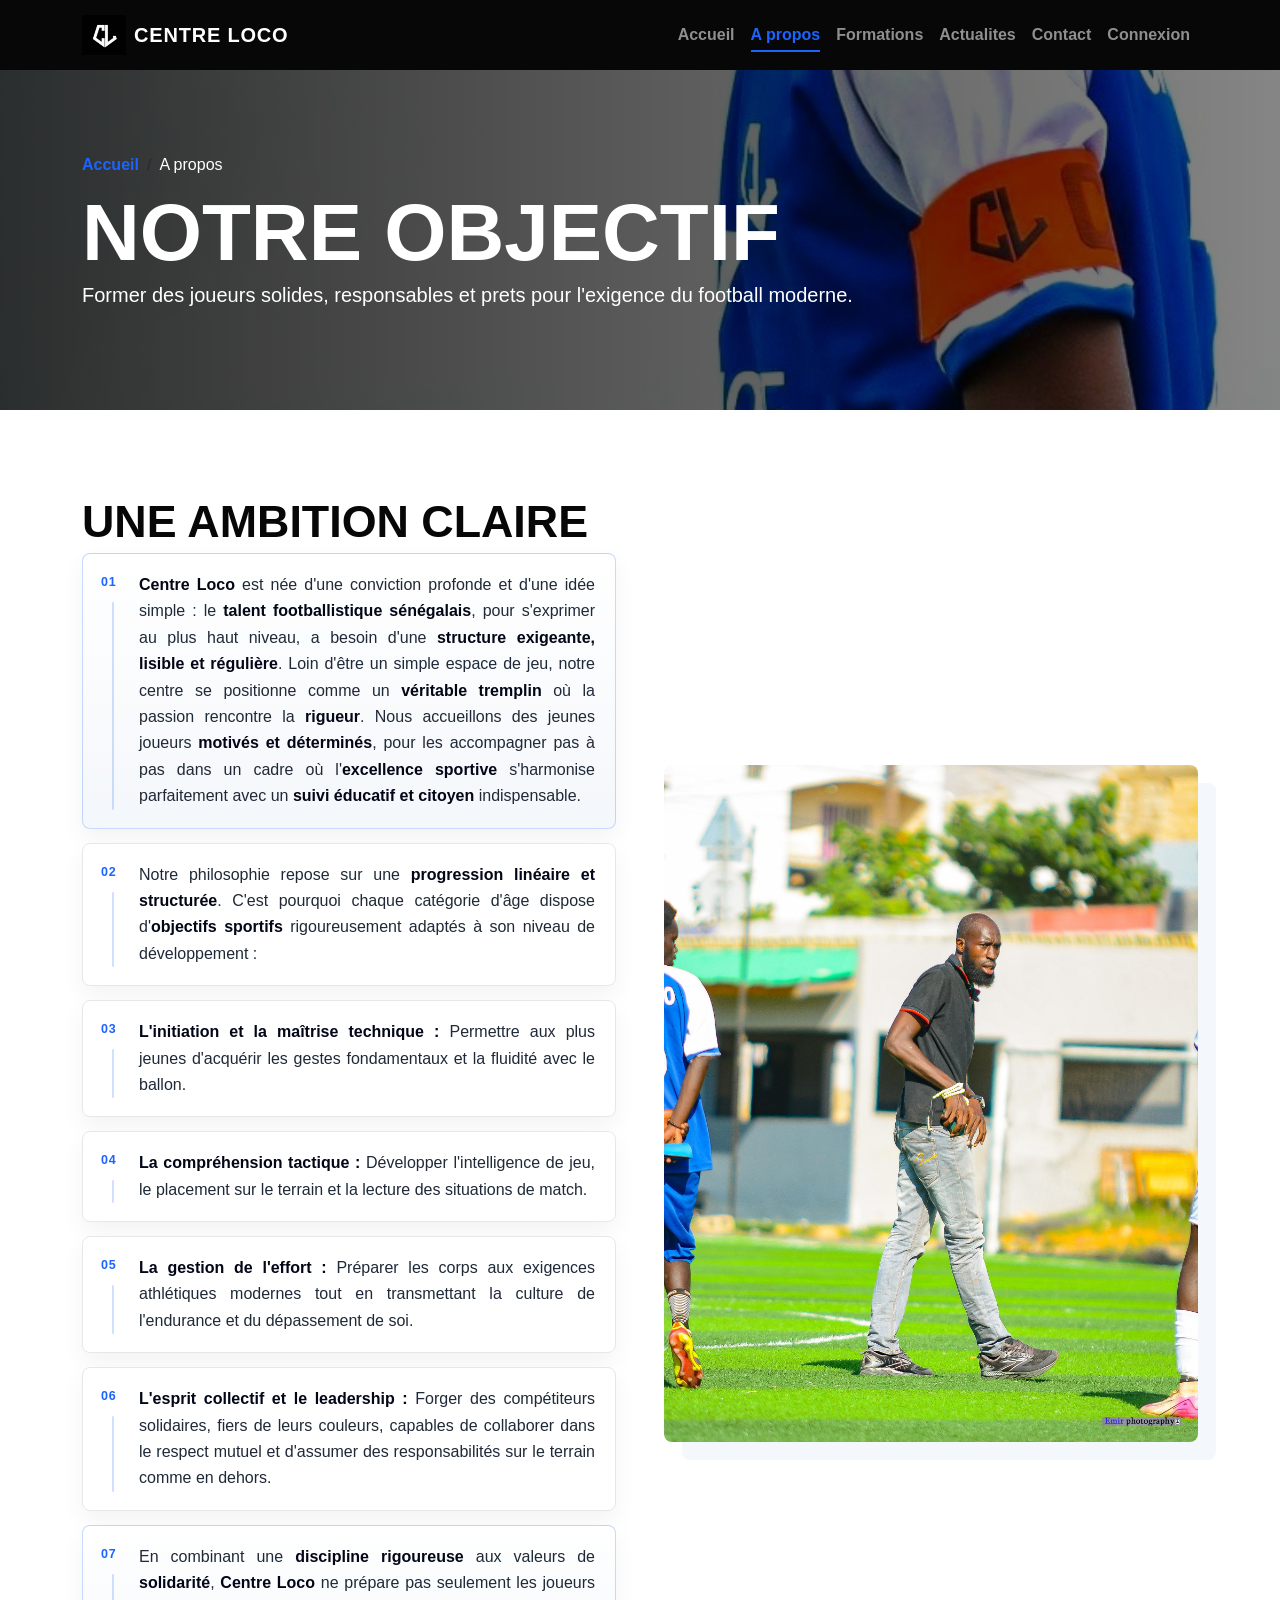
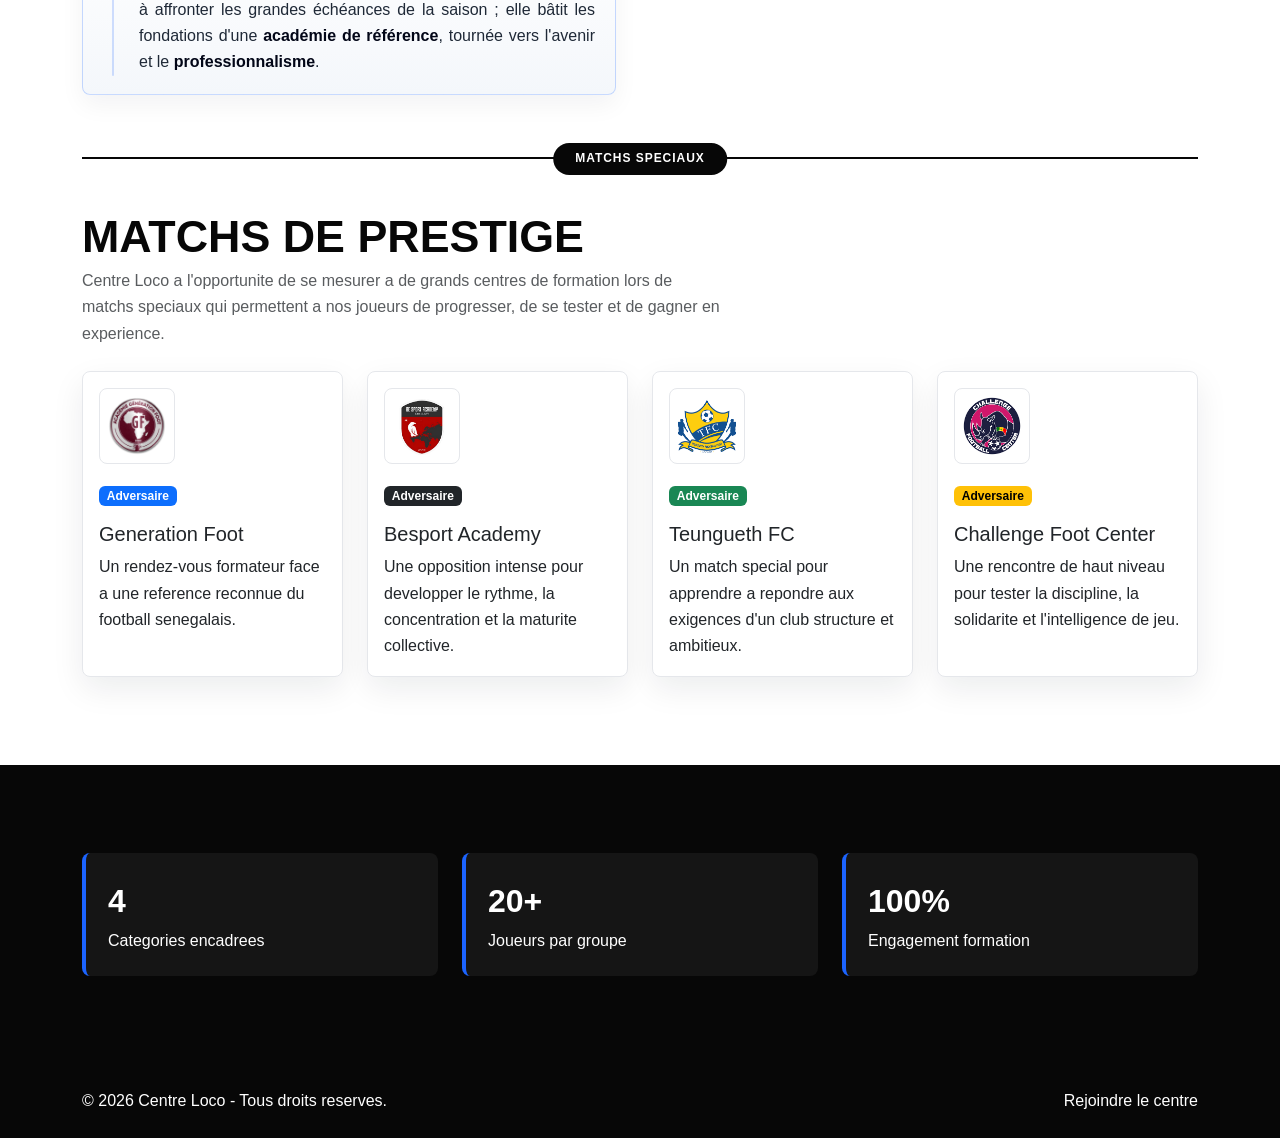
==== a-propos.html @ 855df385 "Add files via upload" ====
<!doctype html>
<html lang="fr">
  <head>
    <meta charset="UTF-8" />
    <meta name="viewport" content="width=device-width, initial-scale=1.0" />
    <title>Centre Loco - A propos</title>
    <link
      href="https://cdn.jsdelivr.net/npm/bootstrap@5.3.3/dist/css/bootstrap.min.css"
      rel="stylesheet"
    />
    <link rel="stylesheet" href="css/style.css" />
  </head>
  <body>
    <header>
      <nav class="navbar navbar-expand-lg navbar-dark sticky-top">
        <div class="container">
          <a
            class="navbar-brand d-flex align-items-center gap-2"
            href="index.html"
            ><img
              class="site-logo"
              src="images/logo.png.jpeg"
              alt="Logo Centre Loco"
            /><span>CENTRE LOCO</span></a
          >
          <button
            class="navbar-toggler"
            type="button"
            data-bs-toggle="collapse"
            data-bs-target="#mainNavbar"
            aria-controls="mainNavbar"
            aria-expanded="false"
            aria-label="Afficher le menu"
          >
            <span class="navbar-toggler-icon"></span>
          </button>
          <div class="collapse navbar-collapse" id="mainNavbar">
            <ul class="navbar-nav ms-auto mb-2 mb-lg-0">
              <li class="nav-item">
                <a class="nav-link" href="index.html">Accueil</a>
              </li>
              <li class="nav-item">
                <a
                  class="nav-link active"
                  aria-current="page"
                  href="a-propos.html"
                  >A propos</a
                >
              </li>
              <li class="nav-item">
                <a class="nav-link" href="formations.html">Formations</a>
              </li>
              <li class="nav-item">
                <a class="nav-link" href="actualites.html">Actualites</a>
              </li>
              <li class="nav-item">
                <a class="nav-link" href="contact.html">Contact</a>
              </li>
              <li class="nav-item">
                <a class="nav-link" href="login.html">Connexion</a>
              </li>
            </ul>
          </div>
        </div>
      </nav>
    </header>

    <main>
      <section class="page-hero about-hero">
        <div class="container">
          <nav aria-label="Fil d'Ariane">
            <ol class="breadcrumb">
              <li class="breadcrumb-item"><a href="index.html">Accueil</a></li>
              <li class="breadcrumb-item active text-white" aria-current="page">
                A propos
              </li>
            </ol>
          </nav>
          <h1 class="hero-title">Notre objectif</h1>
          <p class="lead">
            Former des joueurs solides, responsables et prets pour l'exigence du
            football moderne.
          </p>
        </div>
      </section>

      <section class="section-space">
        <div class="container">
          <div class="row align-items-center g-5">
            <div class="col-lg-6 about-copy">
              <h2 class="section-title">Une ambition claire</h2>
              <p>
                <strong>Centre Loco</strong> est née d'une conviction profonde et
                d'une idée simple : le <strong>talent footballistique sénégalais</strong>, pour
                s'exprimer au plus haut niveau, a besoin d'une <strong>structure
                exigeante, lisible et régulière</strong>. Loin d'être un simple espace de
                jeu, notre centre se positionne comme un <strong>véritable tremplin</strong> où
                la passion rencontre la <strong>rigueur</strong>. Nous accueillons des jeunes
                joueurs <strong>motivés et déterminés</strong>, pour les accompagner pas à pas
                dans un cadre où l'<strong>excellence sportive</strong> s'harmonise parfaitement
                avec un <strong>suivi éducatif et citoyen</strong> indispensable.
              </p>
              <p>
                Notre philosophie repose sur une <strong>progression linéaire et
                structurée</strong>. C'est pourquoi chaque catégorie d'âge dispose
                d'<strong>objectifs sportifs</strong> rigoureusement adaptés à son niveau de
                développement : 
              </p>
              <p>
                <strong>L'initiation et la maîtrise technique :</strong>
                Permettre aux plus jeunes d'acquérir les gestes fondamentaux et
                la fluidité avec le ballon. 
              </p>
              <p>
                <strong>La compréhension tactique :</strong>
                Développer l'intelligence de jeu, le placement sur le terrain et
                la lecture des situations de match. 
              </p>
              <p> 
                <strong>La gestion de l'effort :</strong>
                Préparer les corps aux exigences athlétiques modernes tout en
                transmettant la culture de l'endurance et du dépassement de soi.
              </p>
              <p>
                <strong>L'esprit collectif et le leadership :</strong> Forger des compétiteurs
                solidaires, fiers de leurs couleurs, capables de collaborer dans
                le respect mutuel et d'assumer des responsabilités sur le
                terrain comme en dehors. 
              </p>
              <p>
                En combinant une <strong>discipline rigoureuse</strong>
                aux valeurs de <strong>solidarité</strong>, <strong>Centre Loco</strong> ne
                prépare pas seulement les joueurs à affronter les grandes
                échéances de la saison ; elle bâtit les fondations d'une
                <strong>académie de référence</strong>, tournée vers l'avenir et le
                <strong>professionnalisme</strong>.
              </p>
            </div>
            <div class="col-lg-6">
              <img
                class="image-frame"
                src="images/equipe-presentation.jpg"
                alt="Groupe de joueurs du Centre Loco"
              />
            </div>
          </div>

          <div class="match-opportunities mt-5">
            <div class="row align-items-end g-4 mb-4">
              <div class="col-lg-7">
                <h2 class="section-title">Matchs de prestige</h2>
                <p class="text-muted mb-0">
                  Centre Loco a l'opportunite de se mesurer a de grands centres
                  de formation lors de matchs speciaux qui permettent a nos
                  joueurs de progresser, de se tester et de gagner en experience.
                </p>
              </div>
            </div>

            <div class="row g-4">
              <div class="col-md-6 col-xl-3">
                <article class="card h-100 feature-card prestige-card">
                  <div class="card-body">
                    <img
                      class="prestige-logo"
                      src="images/generation-foot.png"
                      alt="Logo Generation Foot"
                    />
                    <span class="badge text-bg-primary mb-3">Adversaire</span>
                    <h3 class="h5 card-title">Generation Foot</h3>
                    <p class="card-text">
                      Un rendez-vous formateur face a une reference reconnue du
                      football senegalais.
                    </p>
                  </div>
                </article>
              </div>
              <div class="col-md-6 col-xl-3">
                <article class="card h-100 feature-card prestige-card">
                  <div class="card-body">
                    <img
                      class="prestige-logo"
                      src="images/Besport.jpg"
                      alt="Logo Besport Academy"
                    />
                    <span class="badge text-bg-dark mb-3">Adversaire</span>
                    <h3 class="h5 card-title">Besport Academy</h3>
                    <p class="card-text">
                      Une opposition intense pour developper le rythme, la
                      concentration et la maturite collective.
                    </p>
                  </div>
                </article>
              </div>
              <div class="col-md-6 col-xl-3">
                <article class="card h-100 feature-card prestige-card">
                  <div class="card-body">
                    <img
                      class="prestige-logo"
                      src="images/TFC.png"
                      alt="Logo Teungueth FC"
                    />
                    <span class="badge text-bg-success mb-3">Adversaire</span>
                    <h3 class="h5 card-title">Teungueth FC</h3>
                    <p class="card-text">
                      Un match special pour apprendre a repondre aux exigences
                      d'un club structure et ambitieux.
                    </p>
                  </div>
                </article>
              </div>
              <div class="col-md-6 col-xl-3">
                <article class="card h-100 feature-card prestige-card">
                  <div class="card-body">
                    <img
                      class="prestige-logo"
                      src="images/ChallengeFootCenter.png"
                      alt="Logo Challenge Foot Center"
                    />
                    <span class="badge text-bg-warning mb-3">Adversaire</span>
                    <h3 class="h5 card-title">Challenge Foot Center</h3>
                    <p class="card-text">
                      Une rencontre de haut niveau pour tester la discipline,
                      la solidarite et l'intelligence de jeu.
                    </p>
                  </div>
                </article>
              </div>
            </div>
          </div>
        </div>
      </section>

      <section class="section-space section-dark">
        <div class="container">
          <div class="row g-4">
            <div class="col-md-4">
              <div class="stat-box">
                <span class="stat-value">4</span>
                <span>Categories encadrees</span>
              </div>
            </div>
            <div class="col-md-4">
              <div class="stat-box">
                <span class="stat-value">20+</span>
                <span>Joueurs par groupe</span>
              </div>
            </div>
            <div class="col-md-4">
              <div class="stat-box">
                <span class="stat-value">100%</span>
                <span>Engagement formation</span>
              </div>
            </div>
          </div>
        </div>
      </section>
    </main>

    <footer class="footer py-4">
      <div
        class="container d-flex flex-column flex-md-row justify-content-between gap-2"
      >
        <p class="mb-0">&copy; 2026 Centre Loco - Tous droits reserves.</p>
        <p class="mb-0"><a href="contact.html">Rejoindre le centre</a></p>
      </div>
    </footer>

    <script src="https://cdn.jsdelivr.net/npm/bootstrap@5.3.3/dist/js/bootstrap.bundle.min.js"></script>
  </body>
</html>
---- css/style.css ----
:root {
  --loco-blue: #1c64ff;
  --loco-dark: #070707;
  --loco-ink: #1f2937;
  --loco-muted: #6b7280;
  --loco-line: #e5e7eb;
  --loco-soft: #f4f7fb;
  --loco-gold: #f4b400;
}

* {
  box-sizing: border-box;
}

body {
  margin: 0;
  color: var(--loco-ink);
  background: #ffffff;
  font-family: "Segoe UI", Roboto, Arial, sans-serif;
  line-height: 1.65;
}

img {
  max-width: 100%;
}

@keyframes fadeUp {
  from {
    opacity: 0;
    transform: translateY(24px);
  }
  to {
    opacity: 1;
    transform: translateY(0);
  }
}

@keyframes softZoom {
  from {
    opacity: 0;
    transform: scale(1.04);
  }
  to {
    opacity: 1;
    transform: scale(1);
  }
}

@keyframes slideDown {
  from {
    opacity: 0;
    transform: translateY(-14px);
  }
  to {
    opacity: 1;
    transform: translateY(0);
  }
}

.navbar {
  background: var(--loco-dark);
  animation: slideDown .55s ease both;
}

.navbar-brand {
  font-weight: 800;
  letter-spacing: .04em;
}

.site-logo {
  width: 44px;
  height: 44px;
  object-fit: contain;
}

.nav-link {
  font-weight: 700;
  position: relative;
  transition: color .25s ease;
}

.nav-link::after {
  content: "";
  position: absolute;
  right: .5rem;
  bottom: .25rem;
  left: .5rem;
  height: 2px;
  background: var(--loco-blue);
  transform: scaleX(0);
  transform-origin: center;
  transition: transform .25s ease;
}

.nav-link.active,
.nav-link:hover {
  color: var(--loco-blue) !important;
}

.nav-link.active::after,
.nav-link:hover::after {
  transform: scaleX(1);
}

.hero {
  min-height: 78vh;
  color: #ffffff;
  background:
    linear-gradient(90deg, rgba(0, 0, 0, .82), rgba(0, 0, 0, .45)),
    url("../images/stade.jpg") center top / cover no-repeat;
  display: flex;
  align-items: center;
  animation: softZoom .8s ease both;
}

.page-hero {
  min-height: 340px;
  color: #ffffff;
  background:
    linear-gradient(90deg, rgba(0, 0, 0, .82), rgba(0, 0, 0, .48)),
    var(--hero-image) var(--hero-position, center) / cover no-repeat;
  display: flex;
  align-items: center;
  animation: softZoom .8s ease both;
}

.about-hero {
  --hero-image: url("../images/terrain-entrainement.jpg");
}

.formations-hero {
  --hero-image: url("../images/talent-focus.jpg");
  --hero-position: center 94%;
}

.news-hero {
  --hero-image: url("../images/talent-focus.jpg");
  --hero-position: 92% 12%;
}

.contact-hero {
  --hero-image: url("../images/arriereplan.jpg");
  --hero-position: center 28%;
  position: relative;
  overflow: hidden;
  background: none;
}

.contact-hero::before {
  content: "";
  position: absolute;
  inset: -18px;
  background:
    linear-gradient(90deg, rgba(0, 0, 0, .82), rgba(0, 0, 0, .48)),
    var(--hero-image) var(--hero-position) / cover no-repeat;
  transform: rotate(-1.2deg) scale(1.04);
  z-index: 0;
}

.contact-hero .container {
  position: relative;
  z-index: 1;
}

.hero-title {
  font-size: clamp(2.5rem, 7vw, 5rem);
  font-weight: 900;
  line-height: .95;
  text-transform: uppercase;
  animation: fadeUp .7s ease .12s both;
}

.section-space {
  padding: 88px 0;
}

.section-space .container > * {
  animation: fadeUp .65s ease both;
}

.section-space .container > *:nth-child(2) {
  animation-delay: .08s;
}

.section-space .container > *:nth-child(3) {
  animation-delay: .16s;
}

.section-soft {
  background: var(--loco-soft);
}

.section-dark {
  color: #ffffff;
  background: var(--loco-dark);
}

.section-title {
  color: var(--loco-dark);
  font-size: clamp(1.9rem, 4vw, 2.8rem);
  font-weight: 900;
  line-height: 1.05;
  text-transform: uppercase;
}

.about-copy p {
  position: relative;
  margin-bottom: 14px;
  padding: 18px 20px 18px 56px;
  border: 1px solid var(--loco-line);
  border-radius: 8px;
  background: #ffffff;
  box-shadow: 0 10px 24px rgba(15, 23, 42, .05);
  text-align: justify;
  counter-increment: about-step;
}

.about-copy {
  counter-reset: about-step;
}

.about-copy p::before {
  content: "0" counter(about-step);
  position: absolute;
  top: 18px;
  left: 18px;
  color: var(--loco-blue);
  font-size: .78rem;
  font-weight: 900;
  letter-spacing: .06em;
}

.about-copy p::after {
  content: "";
  position: absolute;
  top: 48px;
  bottom: 18px;
  left: 29px;
  width: 2px;
  border-radius: 999px;
  background: rgba(28, 100, 255, .2);
}

.about-copy p:first-of-type,
.about-copy p:last-of-type {
  background: linear-gradient(180deg, #ffffff, var(--loco-soft));
  border-color: rgba(28, 100, 255, .24);
}


.about-copy strong {
  color: #020617;
  font-weight: 900;
}

.match-opportunities {
  margin-top: 64px;
  padding-top: 54px;
  border-top: 2px solid var(--loco-dark);
  position: relative;
}

.match-opportunities::before {
  content: "Matchs speciaux";
  position: absolute;
  top: -16px;
  left: 50%;
  transform: translateX(-50%);
  background: var(--loco-dark);
  color: #ffffff;
  padding: 6px 22px;
  border-radius: 999px;
  font-size: .75rem;
  font-weight: 900;
  letter-spacing: .08em;
  text-transform: uppercase;
}

.prestige-card {
  border-top: 4px solid var(--loco-blue);
}

.prestige-logo {
  display: block;
  width: 76px;
  height: 76px;
  object-fit: contain;
  margin-bottom: 18px;
  padding: 8px;
  border: 1px solid var(--loco-line);
  border-radius: 8px;
  background: #ffffff;
}

.progression-goals {
  padding-top: 48px;
  border-top: 2px solid var(--loco-line);
}

.section-dark .section-title {
  color: #ffffff;
}

.text-blue {
  color: var(--loco-blue) !important;
}

.btn-loco {
  --bs-btn-color: #ffffff;
  --bs-btn-bg: var(--loco-dark);
  --bs-btn-border-color: var(--loco-dark);
  --bs-btn-hover-color: #ffffff;
  --bs-btn-hover-bg: var(--loco-blue);
  --bs-btn-hover-border-color: var(--loco-blue);
  font-weight: 800;
  text-transform: uppercase;
  letter-spacing: .02em;
  transition: transform .25s ease, box-shadow .25s ease, background-color .25s ease, border-color .25s ease;
}

.btn-outline-loco {
  --bs-btn-color: var(--loco-dark);
  --bs-btn-border-color: var(--loco-dark);
  --bs-btn-hover-color: #ffffff;
  --bs-btn-hover-bg: var(--loco-dark);
  --bs-btn-hover-border-color: var(--loco-dark);
  font-weight: 800;
  transition: transform .25s ease, box-shadow .25s ease, background-color .25s ease, border-color .25s ease;
}

.btn,
.btn-loco,
.btn-outline-loco {
  transition: transform .25s ease, box-shadow .25s ease, background-color .25s ease, border-color .25s ease, color .25s ease;
}

.btn:hover,
.btn-loco:hover,
.btn-outline-loco:hover {
  transform: translateY(-3px);
  box-shadow: 0 12px 24px rgba(15, 23, 42, .18);
}

.feature-card,
.news-card,
.program-card,
.contact-panel {
  border: 1px solid var(--loco-line);
  border-radius: 8px;
  box-shadow: 0 12px 32px rgba(15, 23, 42, .08);
}

.feature-card {
  height: 100%;
  animation: fadeUp .65s ease both;
  transition: transform .3s ease, box-shadow .3s ease;
}

.feature-card:hover {
  transform: translateY(-8px);
  box-shadow: 0 18px 38px rgba(28, 100, 255, .16);
}

.image-frame {
  border-radius: 8px;
  box-shadow: 18px 18px 0 var(--loco-soft);
  object-fit: cover;
  transition: transform .45s ease, box-shadow .45s ease;
}

.image-frame:hover {
  transform: scale(1.025);
  box-shadow: 12px 12px 0 var(--loco-soft);
}

.stat-box {
  border-left: 4px solid var(--loco-blue);
  background: rgba(255, 255, 255, .06);
  padding: 22px;
  border-radius: 8px;
  transition: transform .3s ease, background-color .3s ease;
}

.stat-box:hover {
  background: rgba(255, 255, 255, .1);
  transform: translateY(-5px);
}

.stat-value {
  display: block;
  font-size: 2rem;
  font-weight: 900;
}

.player-card {
  overflow: hidden;
  border: 0;
  border-radius: 8px;
  animation: fadeUp .65s ease both;
  transition: transform .3s ease, box-shadow .3s ease;
}

.player-card:hover {
  transform: translateY(-8px);
  box-shadow: 0 18px 38px rgba(15, 23, 42, .2);
}

.player-card img {
  height: 340px;
  object-fit: cover;
  object-position: center 18%;
  transition: transform .5s ease;
}

.player-card:hover img {
  transform: scale(1.05);
}

.player-card .card-img-overlay {
  display: flex;
  flex-direction: column;
  justify-content: flex-end;
  background: linear-gradient(transparent, rgba(0, 0, 0, .88));
}

.featured-photo {
  position: relative;
  overflow: hidden;
  border-radius: 8px;
  box-shadow: 0 18px 40px rgba(0, 0, 0, .35);
  animation: fadeUp .7s ease .1s both;
}

.featured-photo img {
  display: block;
  width: 100%;
  min-height: 360px;
  object-fit: cover;
  transition: transform .6s ease;
}

.featured-photo:hover img {
  transform: scale(1.035);
}

.featured-caption {
  position: absolute;
  right: 0;
  bottom: 0;
  left: 0;
  padding: 28px;
  color: #ffffff;
  background: linear-gradient(transparent, rgba(0, 0, 0, .88));
}

.featured-caption h3,
.featured-caption p {
  margin: 0;
}

.table thead th {
  background: var(--loco-dark);
  color: #ffffff;
}

.table {
  animation: fadeUp .65s ease both;
}

.table tbody tr {
  transition: background-color .25s ease, transform .25s ease;
}

.table tbody tr:hover {
  background-color: rgba(28, 100, 255, .08);
  transform: translateX(4px);
}

.accordion,
.contact-panel,
.card.shadow,
.alert {
  animation: fadeUp .65s ease both;
}

.accordion-button {
  transition: background-color .25s ease, color .25s ease;
}

.accordion-button:not(.collapsed) {
  color: #ffffff;
  background: var(--loco-blue);
}

.breadcrumb a {
  color: var(--loco-blue);
  text-decoration: none;
  font-weight: 700;
}

.form-label {
  font-weight: 700;
}

.form-control:focus,
.form-select:focus {
  border-color: var(--loco-blue);
  box-shadow: 0 0 0 .2rem rgba(28, 100, 255, .16);
  transform: translateY(-1px);
}

.login-section {
  min-height: 74vh;
  display: flex;
  align-items: center;
  background: var(--loco-soft);
}

.footer {
  color: #ffffff;
  background: var(--loco-dark);
}

.footer a {
  color: #ffffff;
  text-decoration: none;
}

.footer a:hover {
  color: var(--loco-blue);
}

@media (prefers-reduced-motion: reduce) {
  *,
  *::before,
  *::after {
    scroll-behavior: auto !important;
    animation-duration: .01ms !important;
    animation-iteration-count: 1 !important;
    transition-duration: .01ms !important;
  }
}

@media (max-width: 767.98px) {
  .hero {
    min-height: 64vh;
  }

  .section-space {
    padding: 60px 0;
  }

  .player-card img {
    height: 280px;
  }
}
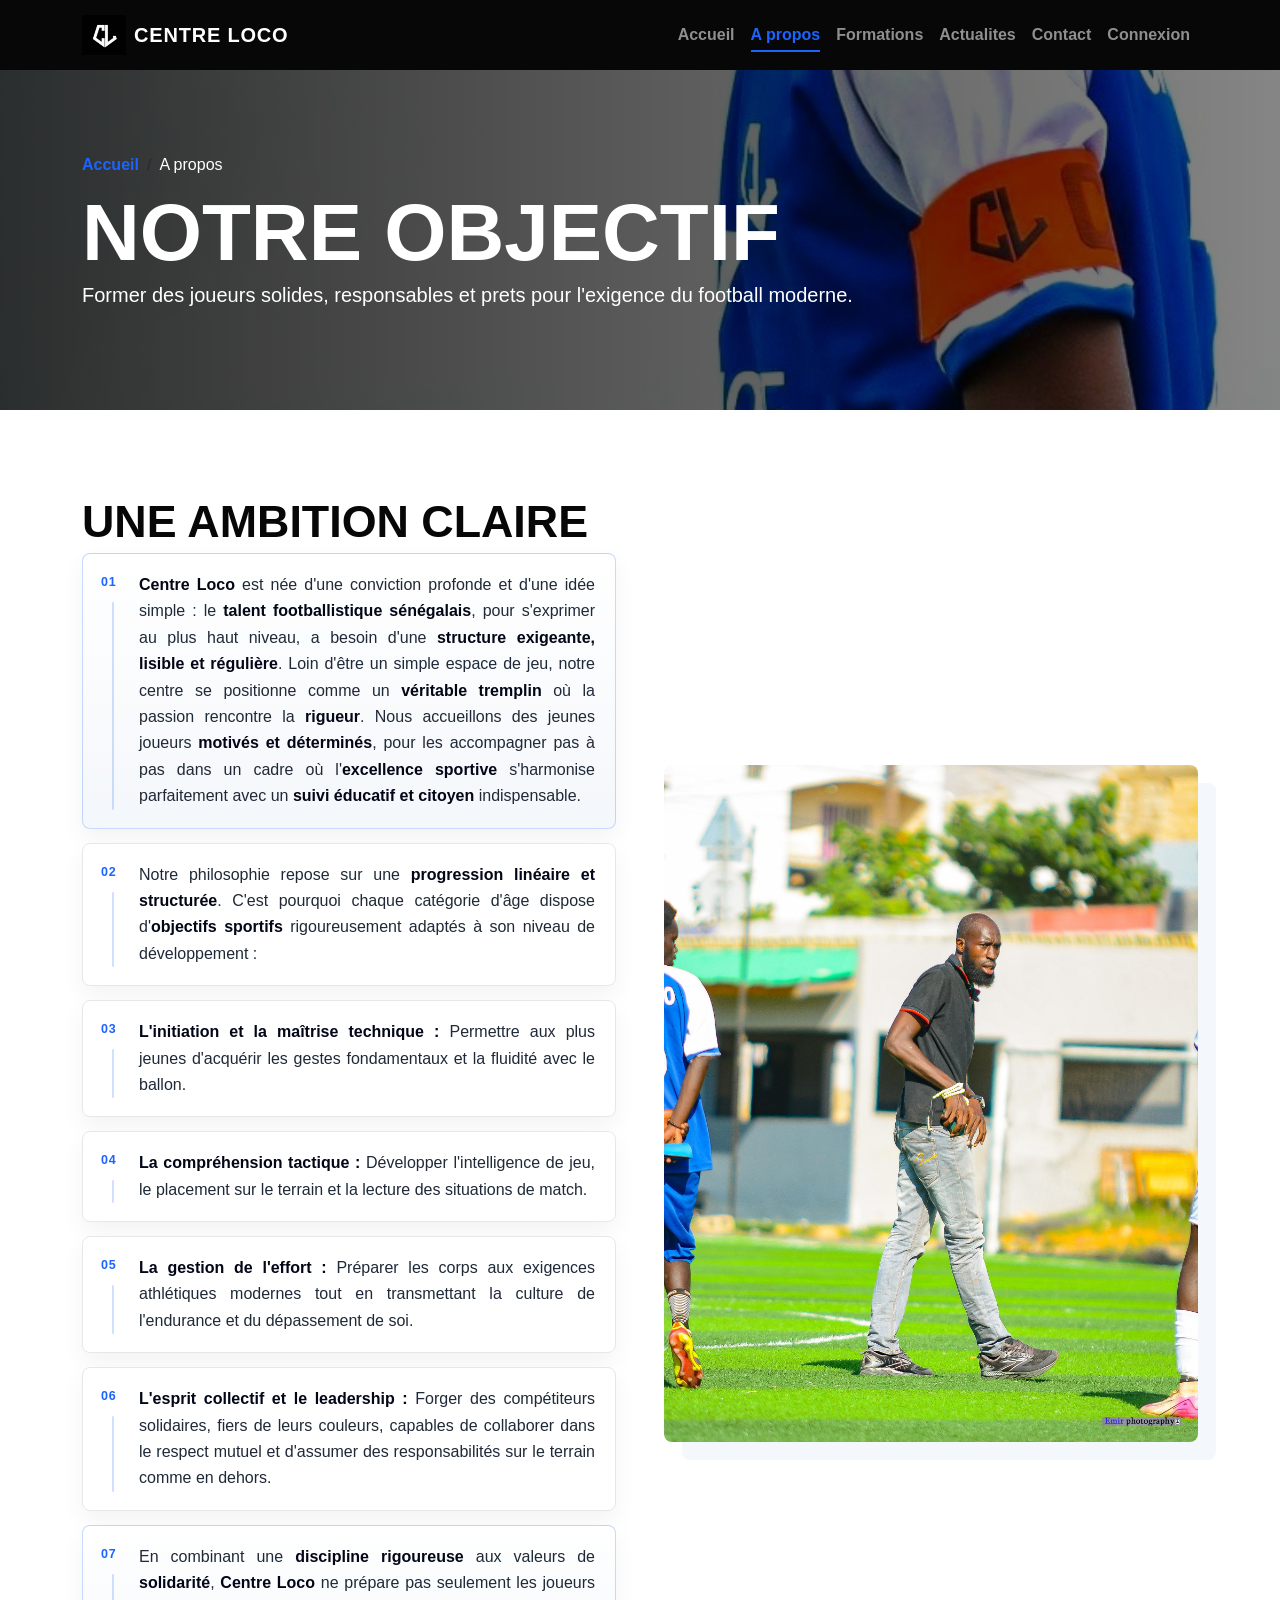
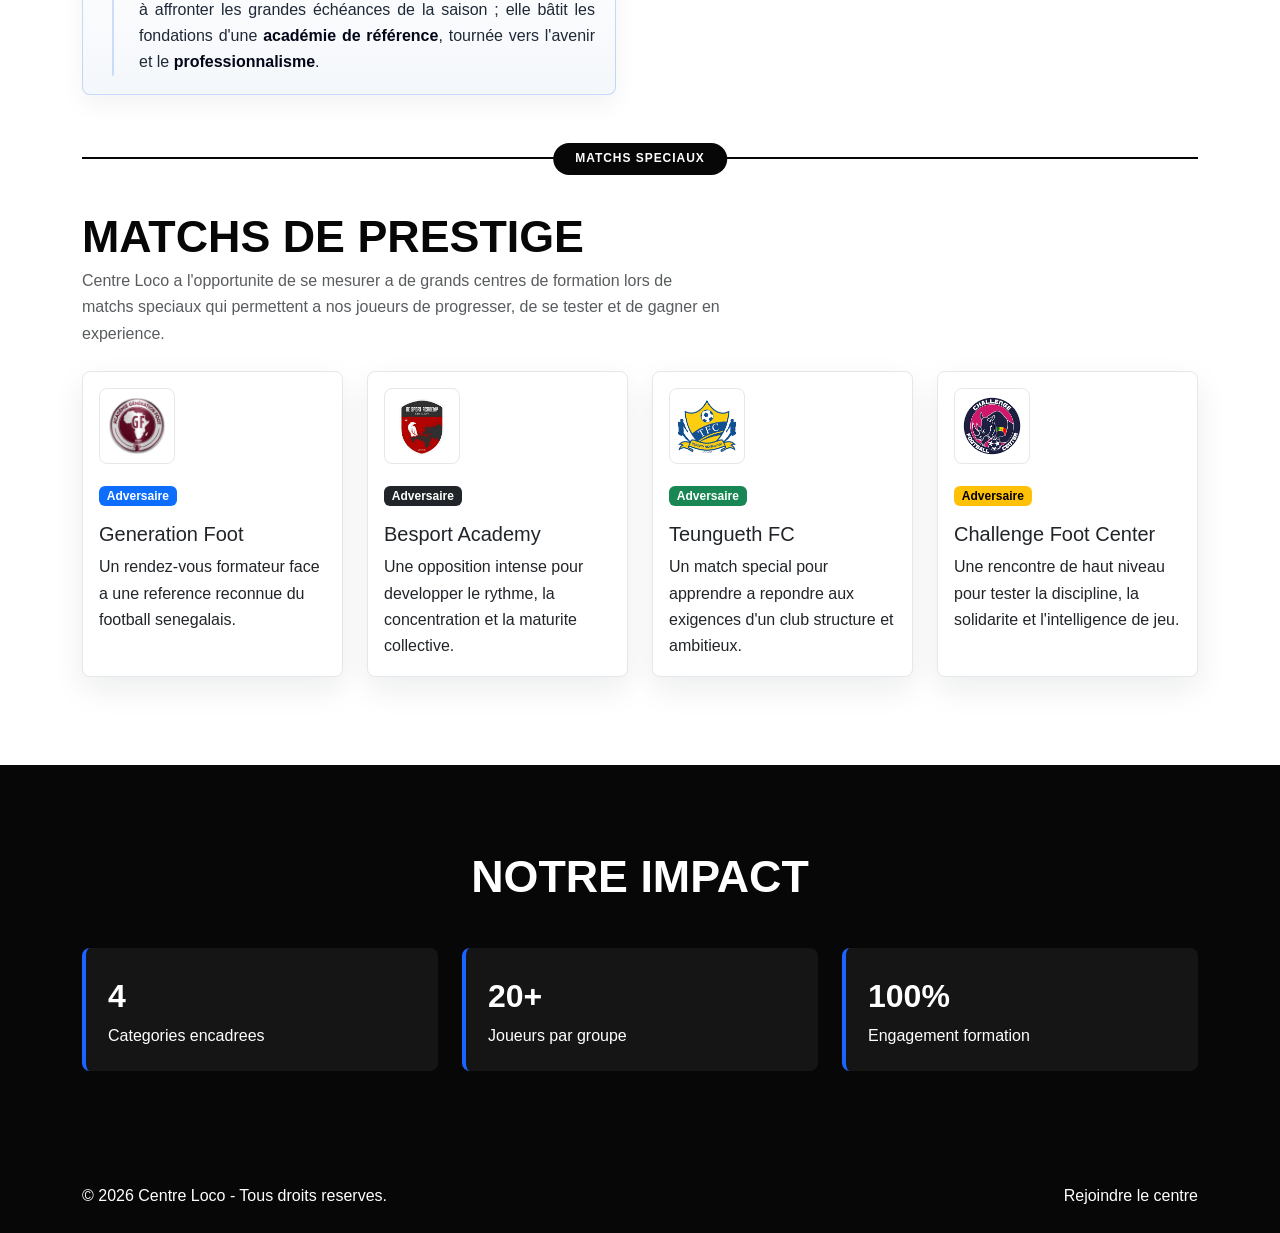
==== commit 4dcc28b1: "Refactor HTML content for clarity and structure" ====
--- a/a-propos.html
+++ b/a-propos.html
@@ -90,50 +90,56 @@
             <div class="col-lg-6 about-copy">
               <h2 class="section-title">Une ambition claire</h2>
               <p>
-                <strong>Centre Loco</strong> est née d'une conviction profonde et
-                d'une idée simple : le <strong>talent footballistique sénégalais</strong>, pour
-                s'exprimer au plus haut niveau, a besoin d'une <strong>structure
-                exigeante, lisible et régulière</strong>. Loin d'être un simple espace de
-                jeu, notre centre se positionne comme un <strong>véritable tremplin</strong> où
-                la passion rencontre la <strong>rigueur</strong>. Nous accueillons des jeunes
-                joueurs <strong>motivés et déterminés</strong>, pour les accompagner pas à pas
-                dans un cadre où l'<strong>excellence sportive</strong> s'harmonise parfaitement
-                avec un <strong>suivi éducatif et citoyen</strong> indispensable.
-              </p>
-              <p>
-                Notre philosophie repose sur une <strong>progression linéaire et
-                structurée</strong>. C'est pourquoi chaque catégorie d'âge dispose
-                d'<strong>objectifs sportifs</strong> rigoureusement adaptés à son niveau de
-                développement : 
+                <strong>Centre Loco</strong> est née d'une conviction profonde
+                et d'une idée simple : le
+                <strong>talent footballistique sénégalais</strong>, pour
+                s'exprimer au plus haut niveau, a besoin d'une
+                <strong>structure exigeante, lisible et régulière</strong>. Loin
+                d'être un simple espace de jeu, notre centre se positionne comme
+                un <strong>véritable tremplin</strong> où la passion rencontre
+                la <strong>rigueur</strong>. Nous accueillons des jeunes joueurs
+                <strong>motivés et déterminés</strong>, pour les accompagner pas
+                à pas dans un cadre où l'<strong>excellence sportive</strong>
+                s'harmonise parfaitement avec un
+                <strong>suivi éducatif et citoyen</strong> indispensable.
+              </p>
+              <p>
+                Notre philosophie repose sur une
+                <strong>progression linéaire et structurée</strong>. C'est
+                pourquoi chaque catégorie d'âge dispose d'<strong
+                  >objectifs sportifs</strong
+                >
+                rigoureusement adaptés à son niveau de développement :
               </p>
               <p>
                 <strong>L'initiation et la maîtrise technique :</strong>
                 Permettre aux plus jeunes d'acquérir les gestes fondamentaux et
-                la fluidité avec le ballon. 
+                la fluidité avec le ballon.
               </p>
               <p>
                 <strong>La compréhension tactique :</strong>
                 Développer l'intelligence de jeu, le placement sur le terrain et
-                la lecture des situations de match. 
-              </p>
-              <p> 
+                la lecture des situations de match.
+              </p>
+              <p>
                 <strong>La gestion de l'effort :</strong>
                 Préparer les corps aux exigences athlétiques modernes tout en
                 transmettant la culture de l'endurance et du dépassement de soi.
               </p>
               <p>
-                <strong>L'esprit collectif et le leadership :</strong> Forger des compétiteurs
-                solidaires, fiers de leurs couleurs, capables de collaborer dans
-                le respect mutuel et d'assumer des responsabilités sur le
-                terrain comme en dehors. 
-              </p>
-              <p>
-                En combinant une <strong>discipline rigoureuse</strong>
-                aux valeurs de <strong>solidarité</strong>, <strong>Centre Loco</strong> ne
-                prépare pas seulement les joueurs à affronter les grandes
-                échéances de la saison ; elle bâtit les fondations d'une
-                <strong>académie de référence</strong>, tournée vers l'avenir et le
-                <strong>professionnalisme</strong>.
+                <strong>L'esprit collectif et le leadership :</strong> Forger
+                des compétiteurs solidaires, fiers de leurs couleurs, capables
+                de collaborer dans le respect mutuel et d'assumer des
+                responsabilités sur le terrain comme en dehors.
+              </p>
+              <p>
+                En combinant une <strong>discipline rigoureuse</strong> aux
+                valeurs de <strong>solidarité</strong>,
+                <strong>Centre Loco</strong> ne prépare pas seulement les
+                joueurs à affronter les grandes échéances de la saison ; elle
+                bâtit les fondations d'une
+                <strong>académie de référence</strong>, tournée vers l'avenir et
+                le <strong>professionnalisme</strong>.
               </p>
             </div>
             <div class="col-lg-6">
@@ -152,7 +158,8 @@
                 <p class="text-muted mb-0">
                   Centre Loco a l'opportunite de se mesurer a de grands centres
                   de formation lors de matchs speciaux qui permettent a nos
-                  joueurs de progresser, de se tester et de gagner en experience.
+                  joueurs de progresser, de se tester et de gagner en
+                  experience.
                 </p>
               </div>
             </div>
@@ -220,8 +227,8 @@
                     <span class="badge text-bg-warning mb-3">Adversaire</span>
                     <h3 class="h5 card-title">Challenge Foot Center</h3>
                     <p class="card-text">
-                      Une rencontre de haut niveau pour tester la discipline,
-                      la solidarite et l'intelligence de jeu.
+                      Une rencontre de haut niveau pour tester la discipline, la
+                      solidarite et l'intelligence de jeu.
                     </p>
                   </div>
                 </article>
@@ -233,6 +240,9 @@
 
       <section class="section-space section-dark">
         <div class="container">
+          <h2 class="section-title text-white mb-5 text-center">
+            Notre impact
+          </h2>
           <div class="row g-4">
             <div class="col-md-4">
               <div class="stat-box">
